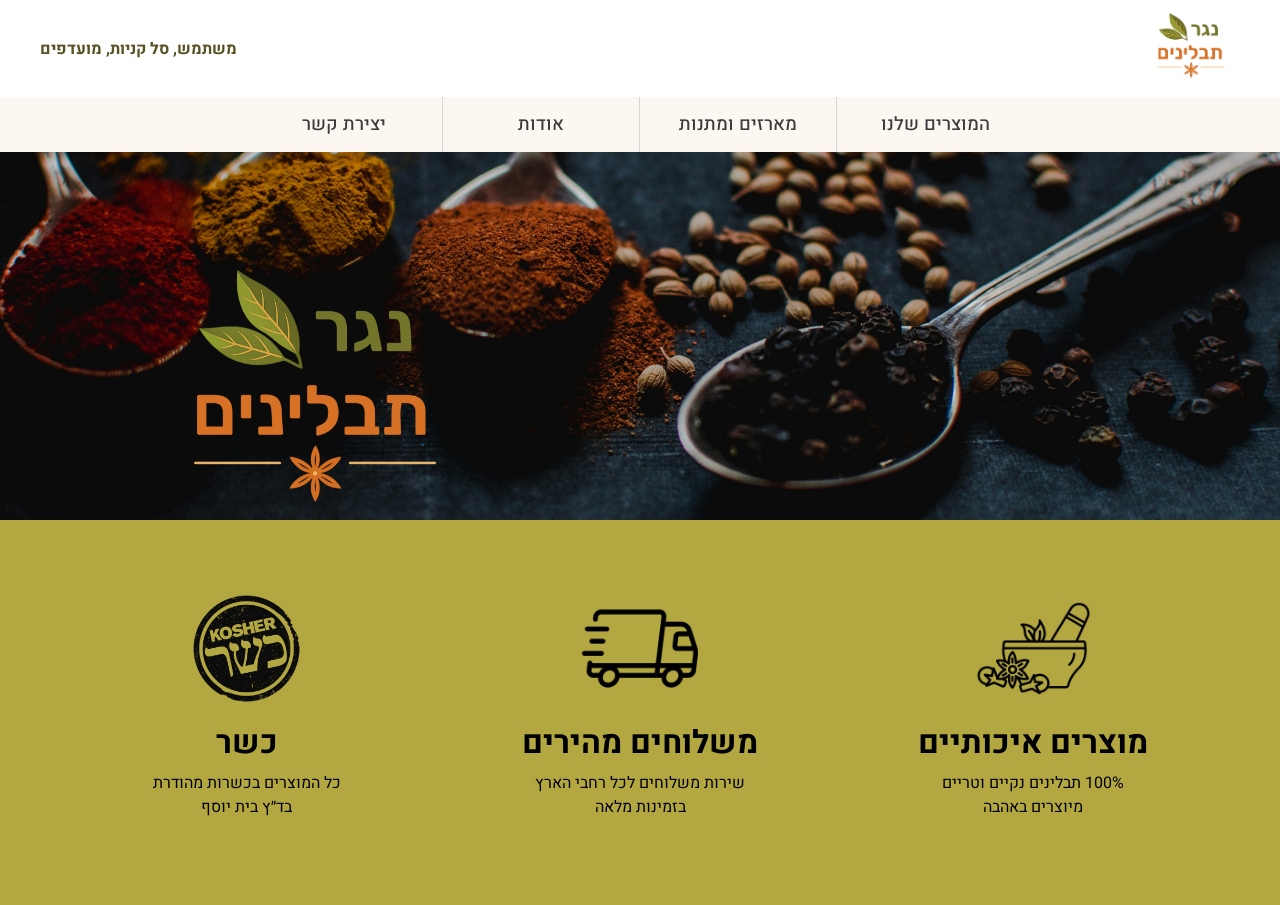
==== html/index.html @ fa1dbe3b "working on index page" ====
<!DOCTYPE html>
<html lang="he" dir="rtl">
  <head>
    <meta charset="utf-8" />
    <link rel="stylesheet" href="../css/index.css" />
    <link href="https://fonts.googleapis.com/css2?family=Heebo:wght@400;500;700&display=swap" rel="stylesheet">
    <title>נגר תבלינים</title>
  </head>

  <body>
    <header class="main-header">
      <div class="header-left">
        <img src="../media/nagarlogo.png" alt="לוגו נגר תבלינים" class="logo" />
      </div>
      <div class="header-right">
        <span>משתמש, סל קניות, מועדפים</span>
      </div>

    </header>

    <nav class="main-nav">
      <ul class="nav-list">
        <li class="nav-item"><a href="catalog.html">המוצרים שלנו</a></li>
        <li class="nav-item"><a href="gift_boxes.html">מארזים ומתנות</a></li>
        <li class="nav-item"><a href="about_us.html">אודות</a></li>
        <li class="nav-item"><a href="contact.html">יצירת קשר</a></li>
      </ul>
    </nav>

    <img
      id="home_page_background"
      src="../media/home_page_background.png"
      alt="Background Image"
    />

    <section class="info-section">
        <div class="info-box">
            <img src="../media/spices.png" alt="spices Icon" class="info-icons" />    
            <h3>מוצרים איכותיים</h3>
            <p>100% תבלינים נקיים וטריים<br>מיוצרים באהבה</p>
        </div>

        <div class="info-box">
            <img src="../media/delivery.png" alt="Delivery Icon" class="info-icons" />
            <h3>משלוחים מהירים</h3>
            <p>שירות משלוחים לכל רחבי הארץ<br>בזמינות מלאה</p>
        </div>

        <div class="info-box">
            <img src="../media/kosher.png" alt="Kosher Icon" class="info-icons" />
            <h3>כשר</h3>
            <p>כל המוצרים בכשרות מהודרת<br>בד״ץ בית יוסף</p>
        </div>
    </section>

  </body>
</html>
---- css/index.css ----
* {
  box-sizing: border-box;
}

body {
  margin: 0;
  font-family: "Heebo", sans-serif;
  direction: rtl;
}


.main-header {
  display: flex;                 /* Flexbox */
  justify-content: space-between; 
  align-items: center;           
  padding: 10px 40px;
}


.header-right span {
  font-weight: bold;
  color: #585123;
}


.logo {
  height: 70px;
  width: auto;
}


/* NAVBAR */
.main-nav {
  background-color: #fdf7f2;           
}

.nav-list {
  list-style: none; /*remove default bullets*/
  margin: 0;/*remove spaces around the list*/
  padding: 0 60px;
  display: flex;
  justify-content: center;            
  align-items: center;
}

.nav-item {
  padding: 14px 24px;
  width: 17%;
  font-size: 1.15rem;
  text-align: center;  
}

/* Add border to the right of each nav item except the last one */
.nav-item + .nav-item {
  border-right: 1px solid #d6d6d6;   
}


.nav-item a {
  text-decoration: none;
  color: #3b3b3b;
  font-weight: 500;
}


.nav-item a:hover {
  color: #f58549;
}

#home_page_background {
  width: 100%;
  height: auto;
  display: block;
}

.info-section {
  display: flex;
  justify-content: center;
  align-items: stretch;
  gap: 20px;
  background-color: #b3a742; 
  padding: 40px 60px;
  color: #000;
  text-align: center;
}

.info-box {
  flex: 1;
  background-color: #b3a742;
  border-radius: 10px;
  padding: 30px 20px;
  transition: transform 0.3s ease;
}

.info-box:hover {
  transform: translateY(-5px);
  box-shadow: 0 4px 8px rgba(0, 0, 0, 0.3);
}

.info-box h3 {
  color: #000;
  font-size: 2rem;
  margin-bottom: 0px;
  margin-top: 5px;
}

.info-box p {
  font-size: 1rem;
  margin-top: 5px;

}

.info-icons {
  width: 35%;
  height: auto;
}
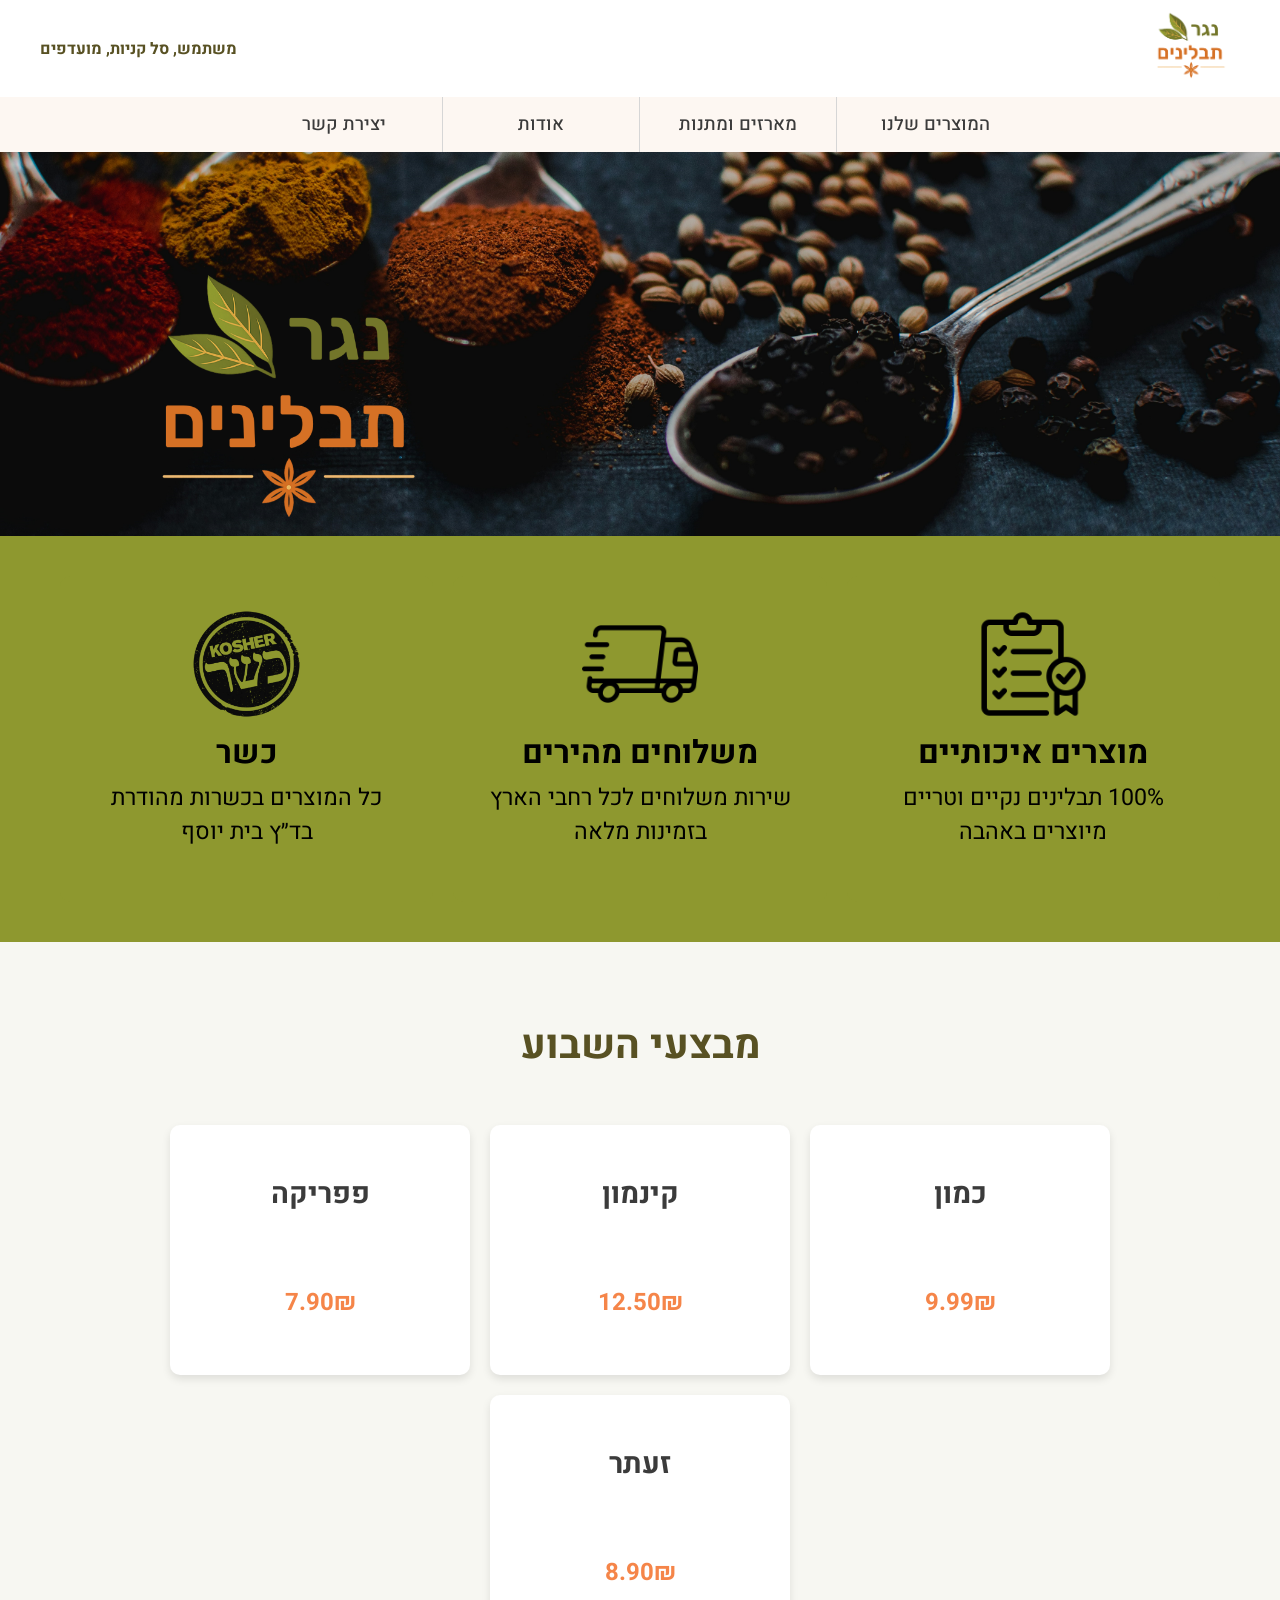
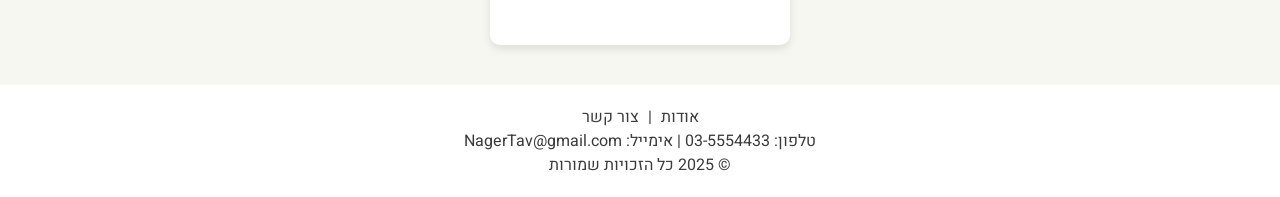
==== commit 1d478adf: "basic home page" ====
--- a/html/index.html
+++ b/html/index.html
@@ -10,7 +10,7 @@
   <body>
     <header class="main-header">
       <div class="header-left">
-        <img src="../media/nagarlogo.png" alt="לוגו נגר תבלינים" class="logo" />
+        <img src="../media/nagarlogo.png" alt="לוגו נגר תבלינים" class="logo"/>
       </div>
       <div class="header-right">
         <span>משתמש, סל קניות, מועדפים</span>
@@ -35,7 +35,7 @@
 
     <section class="info-section">
         <div class="info-box">
-            <img src="../media/spices.png" alt="spices Icon" class="info-icons" />    
+            <img src="../media/quality-control.png" alt="spices Icon" class="info-icons" />    
             <h3>מוצרים איכותיים</h3>
             <p>100% תבלינים נקיים וטריים<br>מיוצרים באהבה</p>
         </div>
@@ -53,5 +53,42 @@
         </div>
     </section>
 
+    <!-- Deals Section -->
+    <section class="deals-section">
+      <h2>מבצעי השבוע</h2>
+      <div class="deals-container">
+        <div class="deal-box">
+          <h3>כמון</h3>
+          <p class="price">9.99₪</p>
+        </div>
+        <div class="deal-box">
+          <h3>קינמון</h3>
+          <p class="price">12.50₪</p>
+        </div>
+        <div class="deal-box">
+          <h3>פפריקה</h3>
+          <p class="price">7.90₪ </p>
+        </div>
+        <div class="deal-box">
+          <h3>זעתר</h3>
+          <p class="price">8.90₪ </p>
+        </div>
+      </div>
+    </section>
+
+    <footer class="main-footer">
+      <div class="footer-links">
+        <a href="about_us.html">אודות</a> | 
+        <a href="contact.html">צור קשר</a>
+      </div>
+      <div class="footer-contact">
+        טלפון: 03-5554433 | אימייל: NagerTav@gmail.com
+      </div>
+      <div class="footer-copy">
+        © 2025 כל הזכויות שמורות
+      </div>
+    </footer>
+
+
   </body>
 </html>
--- a/css/index.css
+++ b/css/index.css
@@ -14,6 +14,7 @@
   justify-content: space-between; 
   align-items: center;           
   padding: 10px 40px;
+  background-color: #ffffff;
 }
 
 
@@ -31,7 +32,7 @@
 
 /* NAVBAR */
 .main-nav {
-  background-color: #fdf7f2;           
+  background-color: #fdf7f2;    
 }
 
 .nav-list {
@@ -67,6 +68,7 @@
   color: #f58549;
 }
 
+
 #home_page_background {
   width: 100%;
   height: auto;
@@ -78,7 +80,7 @@
   justify-content: center;
   align-items: stretch;
   gap: 20px;
-  background-color: #b3a742; 
+  background-color: #8E982F; 
   padding: 40px 60px;
   color: #000;
   text-align: center;
@@ -86,7 +88,7 @@
 
 .info-box {
   flex: 1;
-  background-color: #b3a742;
+  background-color: #8E982F;
   border-radius: 10px;
   padding: 30px 20px;
   transition: transform 0.3s ease;
@@ -101,11 +103,11 @@
   color: #000;
   font-size: 2rem;
   margin-bottom: 0px;
-  margin-top: 5px;
+  margin-top: 0px;
 }
 
 .info-box p {
-  font-size: 1rem;
+  font-size: 1.45rem;
   margin-top: 5px;
 
 }
@@ -114,3 +116,76 @@
   width: 35%;
   height: auto;
 }
+
+/* Deals */
+.deals-section {
+  background-color: #f7f7f2; 
+  padding: 40px 20px;        
+  text-align: center;         
+}
+
+/* Section heading */
+.deals-section h2 {
+  font-size: 2.5rem;
+  color: #585123;
+  margin-bottom: 50px;        
+}
+
+/* Container for deal boxes */
+.deals-container {
+  display: flex;               
+  justify-content: center;    
+  gap: 20px;                   
+  flex-wrap: wrap;            
+}
+
+
+.deal-box {
+  background-color: #ffffff;   
+  border-radius: 10px;         
+  padding: 20px 15px;         
+  width: 300px; 
+  height: 250px;               
+  box-shadow: 0 4px 8px rgba(0,0,0,0.1); 
+  transition: transform 0.3s ease;        
+}
+
+
+.deal-box:hover {
+  transform: translateY(-5px); 
+  box-shadow: 0 6px 12px rgba(0,0,0,0.2); 
+}
+
+
+.deal-box h3 {
+  font-size: 1.8rem;
+  color: #3b3b3b;
+  text-align: center;
+}
+
+
+.deal-box .price {
+  font-size: 1.5rem;
+  font-weight: bold;
+  color: #f58549;
+  margin-top: 70px;  
+}
+
+
+/*footer*/
+.main-footer {
+  text-align: center;     
+  padding: 20px 0;         
+  font-size: 1rem;       
+  color: #3b3b3b;         
+}
+
+.main-footer a {
+  text-decoration: none;
+  color: #3b3b3b;
+  margin: 0 5px;           
+}
+
+.main-footer a:hover {
+  color: #f58549;        
+}
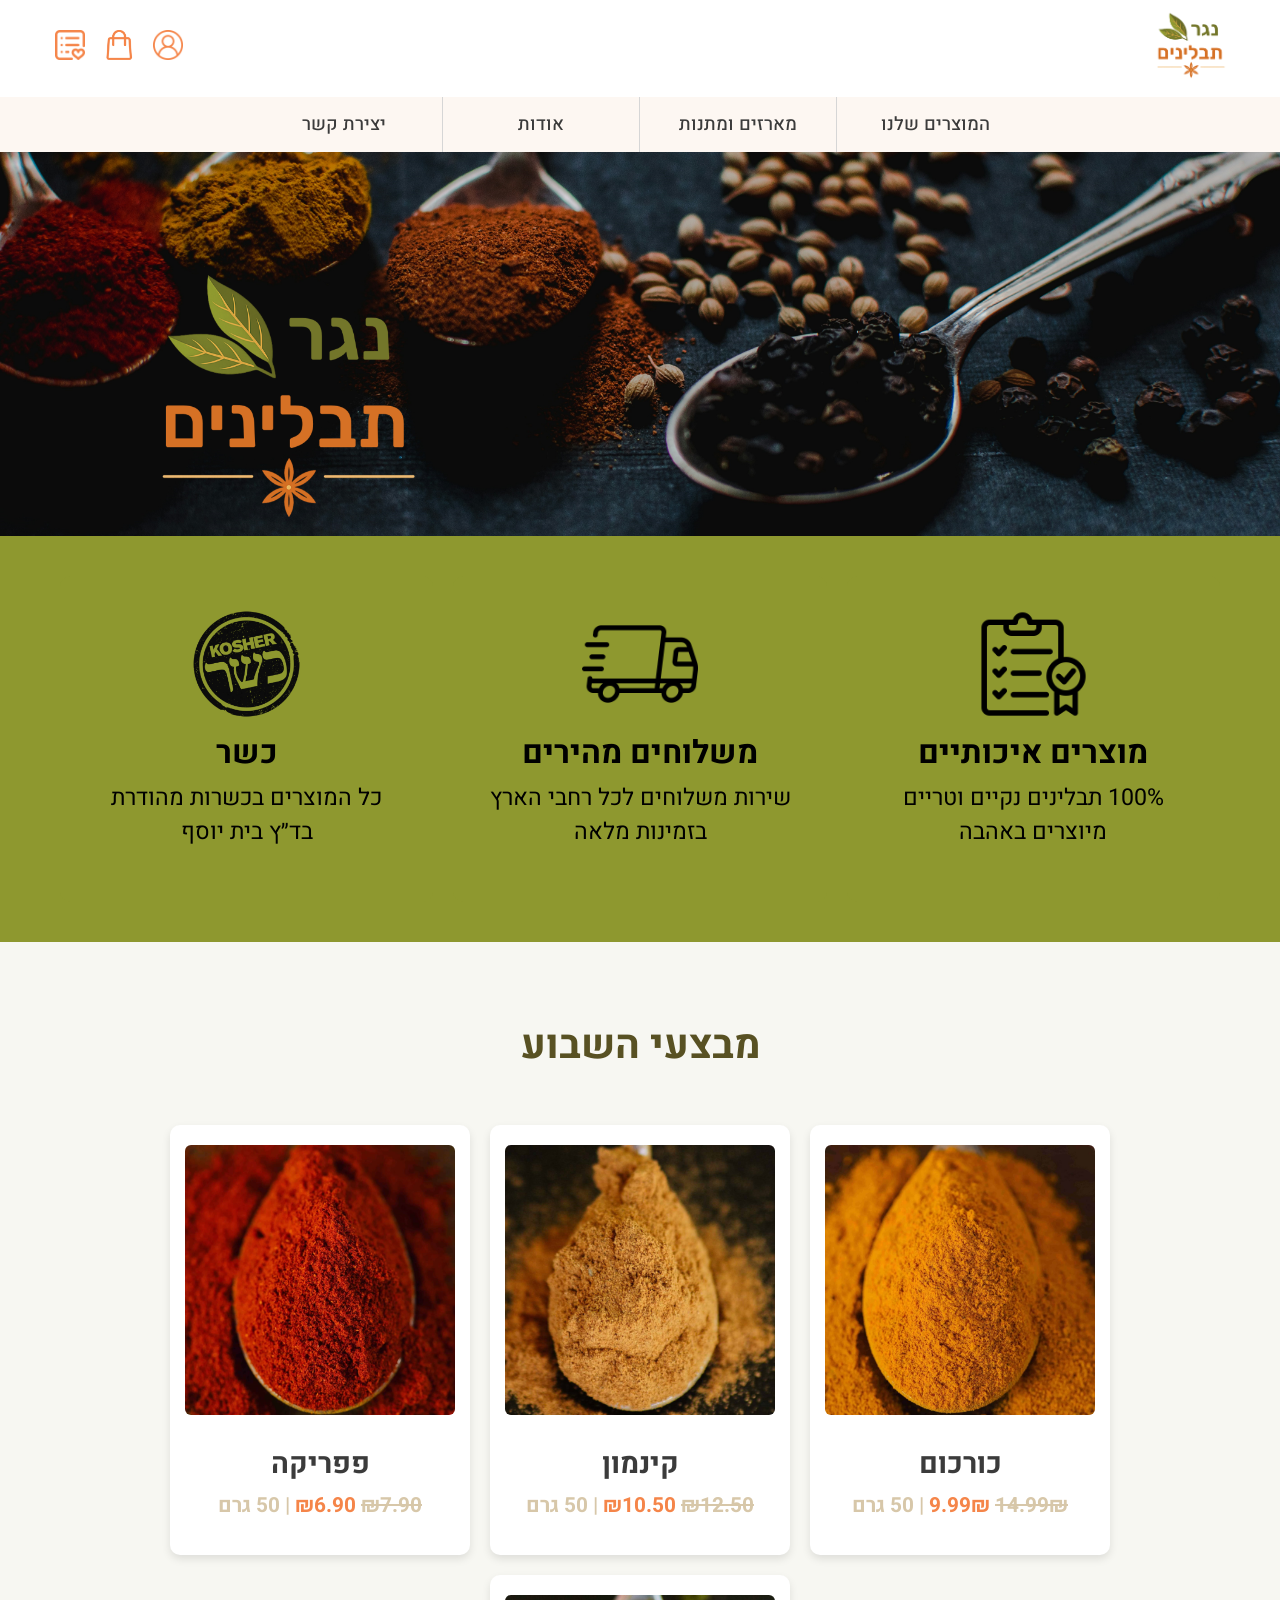
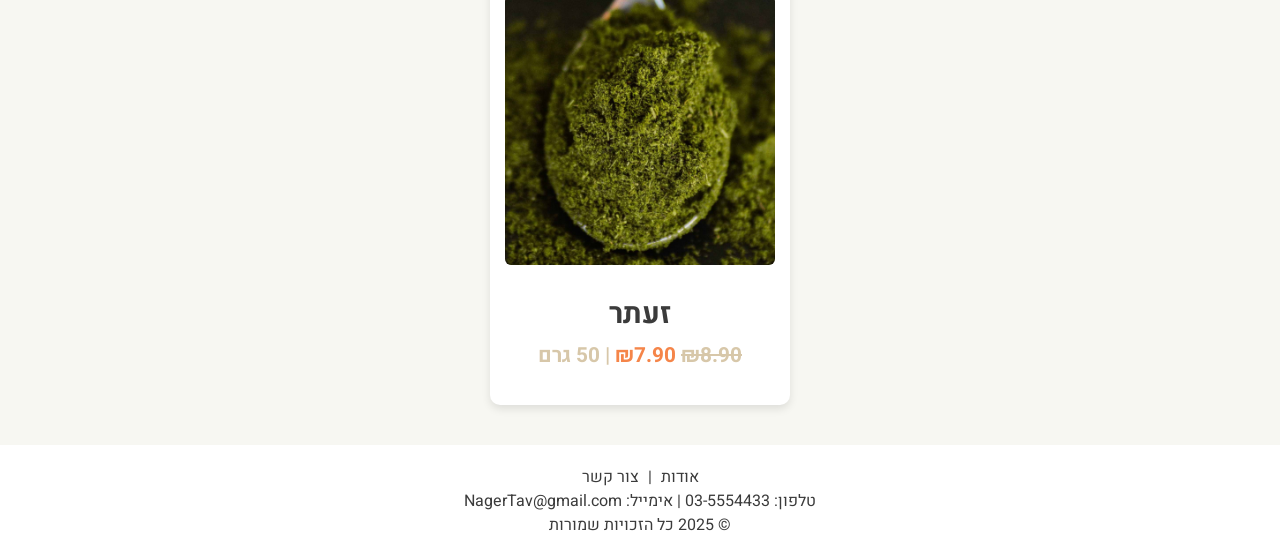
==== commit f8a69fc7: "adding pictuers and icons" ====
--- a/html/index.html
+++ b/html/index.html
@@ -10,10 +10,13 @@
   <body>
     <header class="main-header">
       <div class="header-left">
-        <img src="../media/nagarlogo.png" alt="לוגו נגר תבלינים" class="logo"/>
+        <a href="index.html"><img src="../media/nagarlogo.png" alt="לוגו נגר תבלינים" class="logo"/></a>
       </div>
       <div class="header-right">
-        <span>משתמש, סל קניות, מועדפים</span>
+        <img src="../media/user.png" alt="User Icon" class="header-icon"/>
+        <img src="../media/shopping-bag.png" alt="Shopping Bag Icon" class="header-icon"/>
+        <img src="../media/favourite.png" alt="Favorites Icon" class="header-icon"/>
+        <!-- <span>משתמש, סל קניות, מועדפים</span> -->
       </div>
 
     </header>
@@ -58,20 +61,24 @@
       <h2>מבצעי השבוע</h2>
       <div class="deals-container">
         <div class="deal-box">
-          <h3>כמון</h3>
-          <p class="price">9.99₪</p>
+          <img src="../media/kurcom-scaled.jpg" alt="Turmeric" class="spices-img" />
+          <h3>כורכום</h3>
+          <p class="price"><s>14.99₪</s> 9.99₪ <span class="gray">| 50 גרם</span></p>
         </div>
         <div class="deal-box">
+          <img src="../media/Cinimon-tacun.jpg" alt="Cinnamon" class="spices-img" />
           <h3>קינמון</h3>
-          <p class="price">12.50₪</p>
+          <p class="price"><s>₪12.50</s> ₪10.50 <span class="gray">| 50 גרם</span></p>
         </div>
         <div class="deal-box">
+          <img src="../media/Paprika-Metuka-scaled.jpg" alt="Paprika" class="spices-img" />
           <h3>פפריקה</h3>
-          <p class="price">7.90₪ </p>
+          <p class="price"><s>₪7.90</s> ₪6.90 <span class="gray">| 50 גרם</span></p>
         </div>
         <div class="deal-box">
+          <img src="../media/zaatar-no-sumsum.jpg" alt="Za'atar" class="spices-img" />
           <h3>זעתר</h3>
-          <p class="price">8.90₪ </p>
+          <p class="price"><s>₪8.90</s> ₪7.90 <span class="gray">| 50 גרם</span></p>
         </div>
       </div>
     </section>
--- a/css/index.css
+++ b/css/index.css
@@ -21,6 +21,12 @@
 .header-right span {
   font-weight: bold;
   color: #585123;
+}
+
+.header-icon {
+  height: 30px;
+  width: auto;
+  margin-left: 15px;
 }
 
 
@@ -145,7 +151,7 @@
   border-radius: 10px;         
   padding: 20px 15px;         
   width: 300px; 
-  height: 250px;               
+  height: 430px;               
   box-shadow: 0 4px 8px rgba(0,0,0,0.1); 
   transition: transform 0.3s ease;        
 }
@@ -160,15 +166,15 @@
 .deal-box h3 {
   font-size: 1.8rem;
   color: #3b3b3b;
-  text-align: center;
+  margin-bottom: 0px;
 }
 
 
 .deal-box .price {
-  font-size: 1.5rem;
+  font-size: 1.3rem;
   font-weight: bold;
   color: #f58549;
-  margin-top: 70px;  
+  margin-top: 5px;  
 }
 
 
@@ -189,3 +195,19 @@
 .main-footer a:hover {
   color: #f58549;        
 }
+
+s {
+  color: #d7c7a9;
+}
+
+.gray {
+  color: #d7c7a9;
+}
+
+.spices-img {
+  width: 100%;           /*fill the card */
+  height: auto;          /* maintain aspect ratio */
+  border-radius: 6px;    /* harmony with the box */
+  display: block;        /* remove gaps below the image */
+  margin-bottom: 10px;   /* small gap below the image */
+}
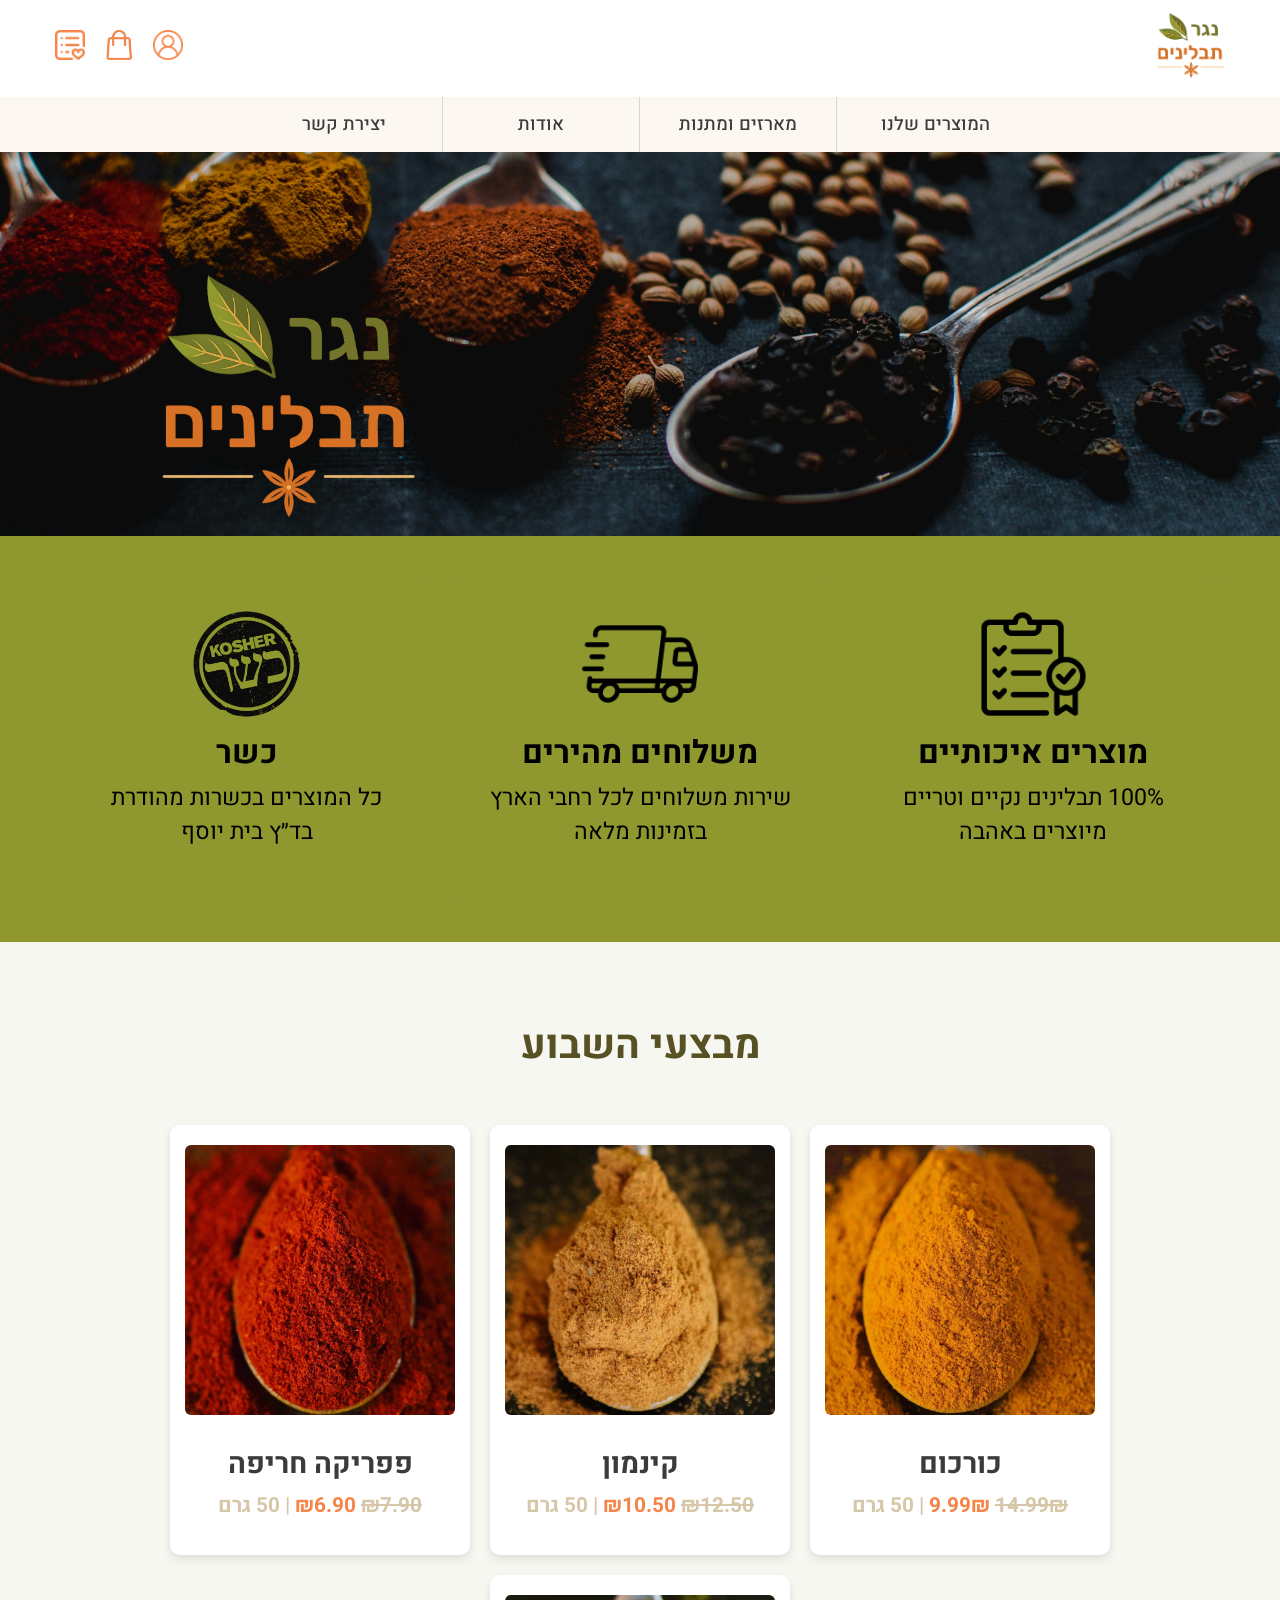
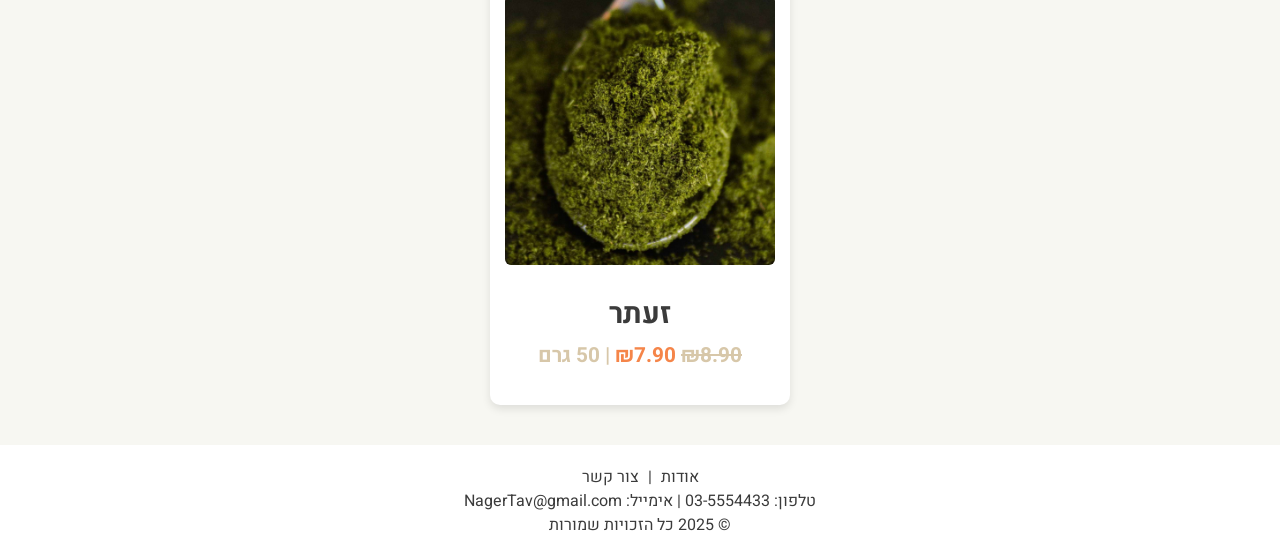
==== commit f57cd2ed: "catalog and contant pages" ====
--- a/html/index.html
+++ b/html/index.html
@@ -72,7 +72,7 @@
         </div>
         <div class="deal-box">
           <img src="../media/Paprika-Metuka-scaled.jpg" alt="Paprika" class="spices-img" />
-          <h3>פפריקה</h3>
+          <h3>פפריקה חריפה</h3>
           <p class="price"><s>₪7.90</s> ₪6.90 <span class="gray">| 50 גרם</span></p>
         </div>
         <div class="deal-box">
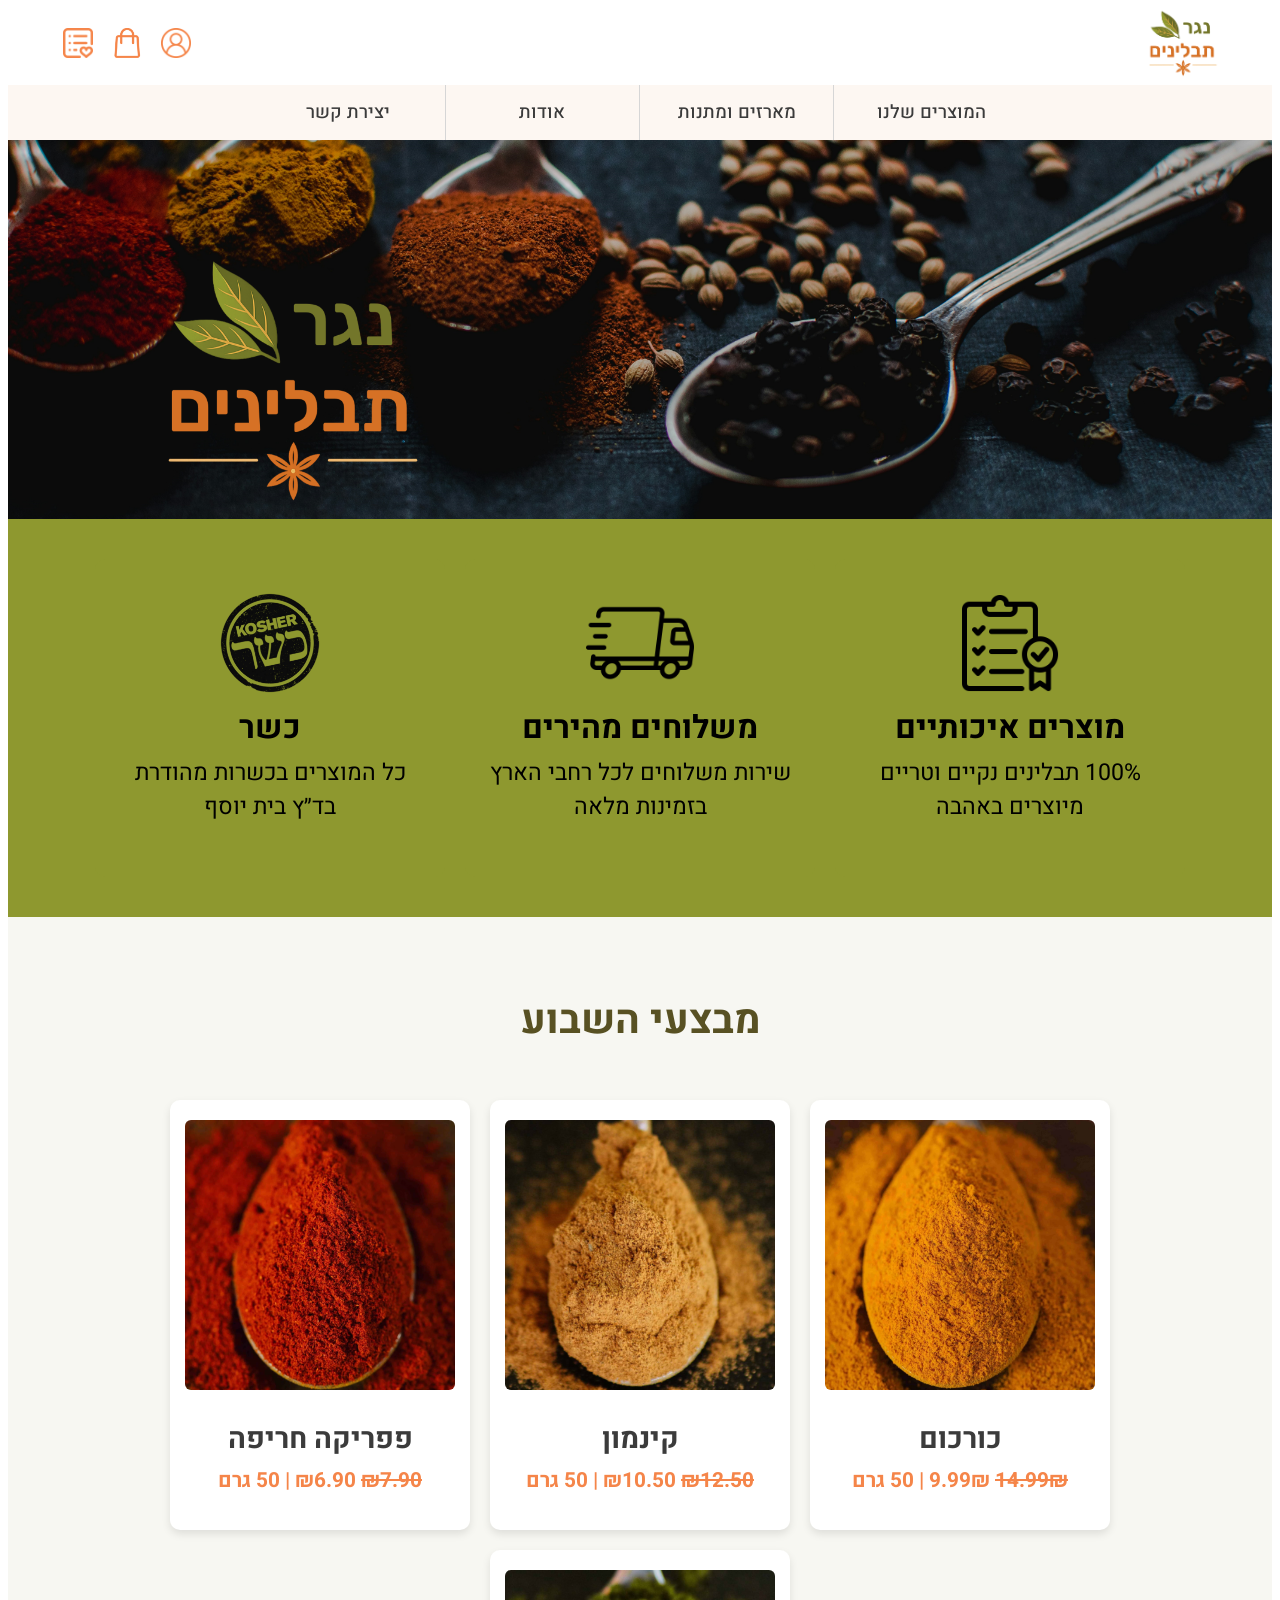
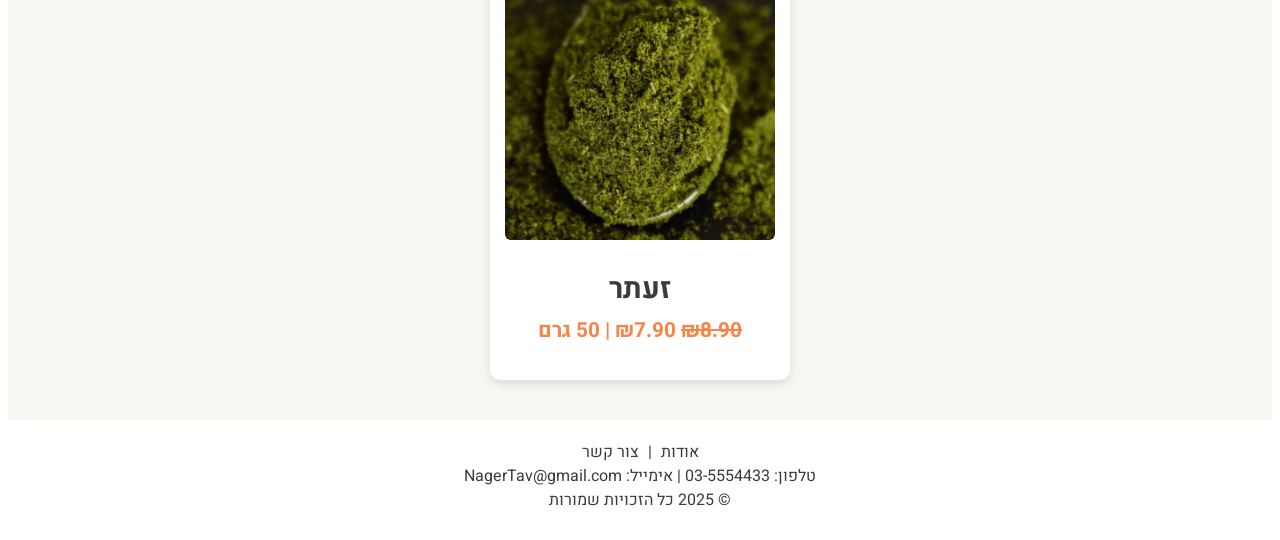
==== commit 69ee34c2: "fixing index, catalog, gift_boxes" ====
--- a/html/index.html
+++ b/html/index.html
@@ -2,7 +2,9 @@
 <html lang="he" dir="rtl">
   <head>
     <meta charset="utf-8" />
+    <link rel="stylesheet" href="../css/style.css" />
     <link rel="stylesheet" href="../css/index.css" />
+    <meta name="viewport" content="width=device-width, initial-scale=1.0">
     <link href="https://fonts.googleapis.com/css2?family=Heebo:wght@400;500;700&display=swap" rel="stylesheet">
     <title>נגר תבלינים</title>
   </head>
@@ -16,9 +18,7 @@
         <img src="../media/user.png" alt="User Icon" class="header-icon"/>
         <img src="../media/shopping-bag.png" alt="Shopping Bag Icon" class="header-icon"/>
         <img src="../media/favourite.png" alt="Favorites Icon" class="header-icon"/>
-        <!-- <span>משתמש, סל קניות, מועדפים</span> -->
       </div>
-
     </header>
 
     <nav class="main-nav">
@@ -31,11 +31,11 @@
     </nav>
 
     <img
-      id="home_page_background"
+      id="home_img_background"
       src="../media/home_page_background.png"
       alt="Background Image"
     />
-
+    <!--Info Boxes -->
     <section class="info-section">
         <div class="info-box">
             <img src="../media/quality-control.png" alt="spices Icon" class="info-icons" />    
--- a/css/style.css
+++ b/css/style.css
@@ -0,0 +1,125 @@
+* {
+  box-sizing: border-box;
+}
+
+body {
+  font-family: "Heebo", sans-serif;
+  direction: rtl; /* hebrew */
+}
+
+
+.main-header {
+  display: flex;                 /* Flexbox */
+  justify-content: space-between; 
+  align-items: center;           
+  padding: 0px 40px;
+  background-color: #ffffff;
+}
+
+.header-icon {
+  height: 30px;
+  width: auto;
+  margin-left: 15px; /* space between icons */
+}
+
+.logo {
+  height: 70px;
+  width: auto;
+}
+
+/* NAVBAR */
+.main-nav {
+  background-color: #fdf7f2;    
+}
+
+.nav-list {
+  list-style: none; /*remove default bullets*/
+  margin: 0;/*remove spaces around the list*/
+  padding: 0 60px;
+  display: flex;
+  justify-content: center;            
+  align-items: center;
+}
+
+.nav-item {
+  padding: 14px 24px;
+  width: 17%;
+  font-size: 1.15rem;
+  text-align: center;  
+}
+
+/* Add border to the right of each nav item except the last one */
+.nav-item + .nav-item {
+  border-right: 1px solid #d6d6d6;   
+}
+
+.nav-item a { /* override default link styles */
+  text-decoration: none;
+  color: #3b3b3b;
+  font-weight: 500;
+}
+
+.nav-item a:hover {
+  color: #f58549;
+}
+
+
+
+
+/*footer*/
+.main-footer {
+  text-align: center;     
+  padding: 20px 0;         
+  font-size: 1rem;       
+  color: #3b3b3b;         
+}
+
+.main-footer a {
+  text-decoration: none;
+  color: #3b3b3b;
+  margin: 0 5px;           
+}
+
+.main-footer a:hover {
+  color: #f58549;        
+}
+
+
+/* ===== Responsive Navbar ===== */
+/* for tablets and small screens */
+@media (max-width: 800px) {
+
+  .nav-list {
+    flex-direction: column;     
+    padding: 0;
+  }
+
+  .nav-item {
+    width: 100%;                
+    padding: 12px 0;
+    border-bottom: 1px solid #d6d6d6;  
+    font-size: 1.05rem;
+  }
+
+  /* remove border to the right of each nav item except the last one */
+  .nav-item + .nav-item {
+    border-right: none  
+  }
+
+}
+
+/* for mobile phones */
+@media (max-width: 480px) {
+  .nav-item {
+    padding: 10px 0;
+  }
+
+  .header-icon {
+    height: 24px;
+    margin-left: 10px;
+  }
+
+  .logo {
+    height: 50px;
+  }
+}
--- a/css/index.css
+++ b/css/index.css
@@ -1,86 +1,12 @@
-* {
-  box-sizing: border-box;
-}
 
-body {
-  margin: 0;
-  font-family: "Heebo", sans-serif;
-  direction: rtl;
-}
-
-
-.main-header {
-  display: flex;                 /* Flexbox */
-  justify-content: space-between; 
-  align-items: center;           
-  padding: 10px 40px;
-  background-color: #ffffff;
-}
-
-
-.header-right span {
-  font-weight: bold;
-  color: #585123;
-}
-
-.header-icon {
-  height: 30px;
-  width: auto;
-  margin-left: 15px;
-}
-
-
-.logo {
-  height: 70px;
-  width: auto;
-}
-
-
-/* NAVBAR */
-.main-nav {
-  background-color: #fdf7f2;    
-}
-
-.nav-list {
-  list-style: none; /*remove default bullets*/
-  margin: 0;/*remove spaces around the list*/
-  padding: 0 60px;
-  display: flex;
-  justify-content: center;            
-  align-items: center;
-}
-
-.nav-item {
-  padding: 14px 24px;
-  width: 17%;
-  font-size: 1.15rem;
-  text-align: center;  
-}
-
-/* Add border to the right of each nav item except the last one */
-.nav-item + .nav-item {
-  border-right: 1px solid #d6d6d6;   
-}
-
-
-.nav-item a {
-  text-decoration: none;
-  color: #3b3b3b;
-  font-weight: 500;
-}
-
-
-.nav-item a:hover {
-  color: #f58549;
-}
-
-
-#home_page_background {
+/* Home Page Background Image */
+#home_img_background {
   width: 100%;
   height: auto;
   display: block;
 }
 
+/* Info Section */
 .info-section {
   display: flex;
   justify-content: center;
@@ -90,20 +16,22 @@
   padding: 40px 60px;
   color: #000;
   text-align: center;
+  flex-wrap: wrap;      
 }
 
 .info-box {
-  flex: 1;
   background-color: #8E982F;
   border-radius: 10px;
   padding: 30px 20px;
   transition: transform 0.3s ease;
+  width: 350px;
 }
 
 .info-box:hover {
   transform: translateY(-5px);
   box-shadow: 0 4px 8px rgba(0, 0, 0, 0.3);
 }
+
 
 .info-box h3 {
   color: #000;
@@ -156,6 +84,13 @@
   transition: transform 0.3s ease;        
 }
 
+.spices-img {
+  width: 100%;           /*fill the card */
+  height: auto;          /* maintain aspect ratio */
+  border-radius: 6px;    /* harmony with the box */
+  display: block;        /* remove gaps below the image */
+  margin-bottom: 10px;   /* small gap below the image */
+}
 
 .deal-box:hover {
   transform: translateY(-5px); 
@@ -176,38 +111,3 @@
   color: #f58549;
   margin-top: 5px;  
 }
-
-
-/*footer*/
-.main-footer {
-  text-align: center;     
-  padding: 20px 0;         
-  font-size: 1rem;       
-  color: #3b3b3b;         
-}
-
-.main-footer a {
-  text-decoration: none;
-  color: #3b3b3b;
-  margin: 0 5px;           
-}
-
-.main-footer a:hover {
-  color: #f58549;        
-}
-
-s {
-  color: #d7c7a9;
-}
-
-.gray {
-  color: #d7c7a9;
-}
-
-.spices-img {
-  width: 100%;           /*fill the card */
-  height: auto;          /* maintain aspect ratio */
-  border-radius: 6px;    /* harmony with the box */
-  display: block;        /* remove gaps below the image */
-  margin-bottom: 10px;   /* small gap below the image */
-}
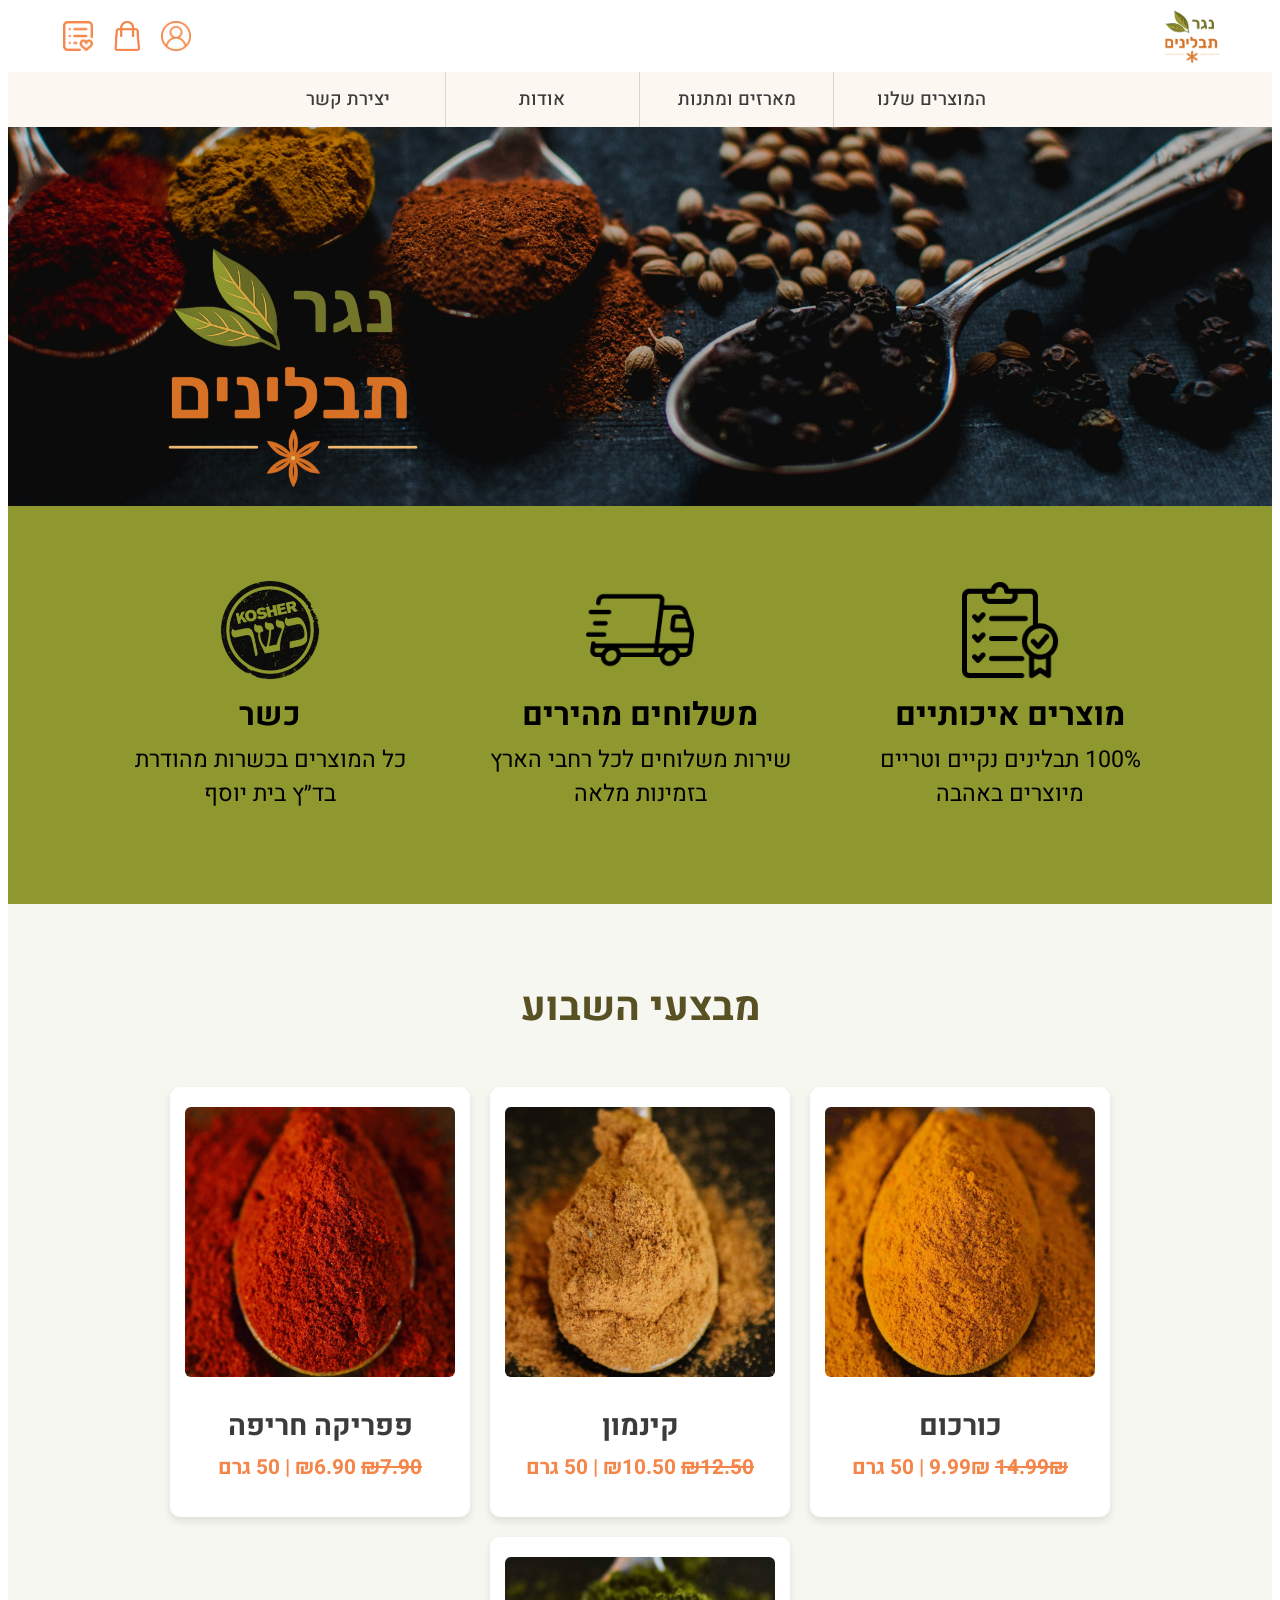
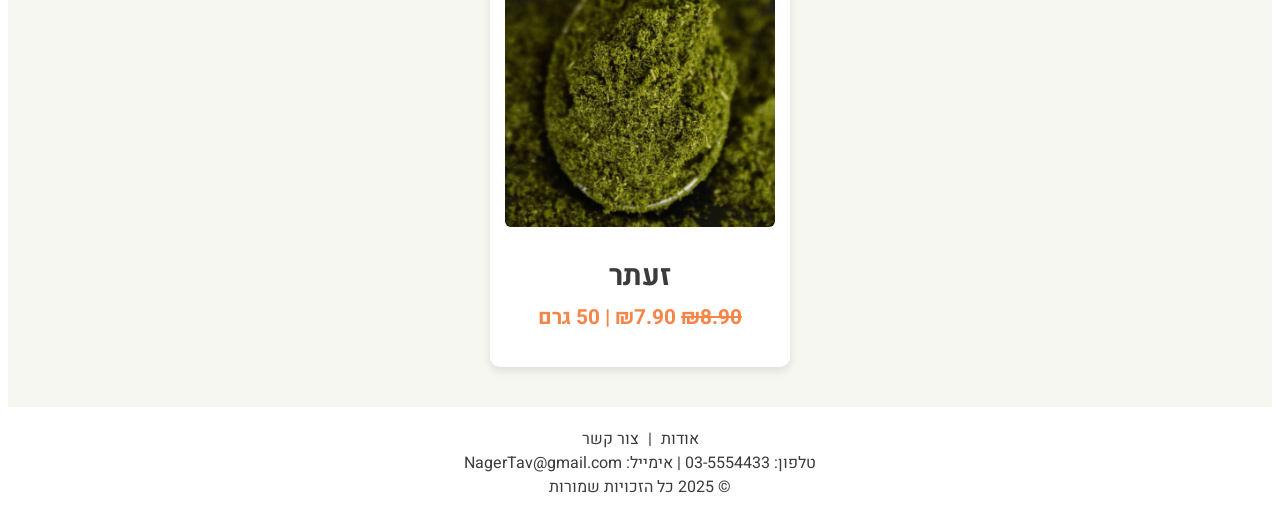
==== commit d39a8529: "colors, map and finishs" ====
--- a/html/index.html
+++ b/html/index.html
@@ -12,8 +12,11 @@
   <body>
     <header class="main-header">
       <div class="header-left">
-        <a href="index.html"><img src="../media/nagarlogo.png" alt="לוגו נגר תבלינים" class="logo"/></a>
+        <a href="index.html">
+          <embed src="../media/nagarlogo.png" type="image/png" class="logo-embed" />
+        </a>
       </div>
+
       <div class="header-right">
         <img src="../media/user.png" alt="User Icon" class="header-icon"/>
         <img src="../media/shopping-bag.png" alt="Shopping Bag Icon" class="header-icon"/>
--- a/css/style.css
+++ b/css/style.css
@@ -7,9 +7,8 @@
   direction: rtl; /* hebrew */
 }
 
-
 .main-header {
-  display: flex;                 /* Flexbox */
+  display: flex;               
   justify-content: space-between; 
   align-items: center;           
   padding: 0px 40px;
@@ -22,9 +21,9 @@
   margin-left: 15px; /* space between icons */
 }
 
-.logo {
-  height: 70px;
-  width: auto;
+.logo-embed {
+  width: 80px;
+  height: auto;
 }
 
 /* NAVBAR */
